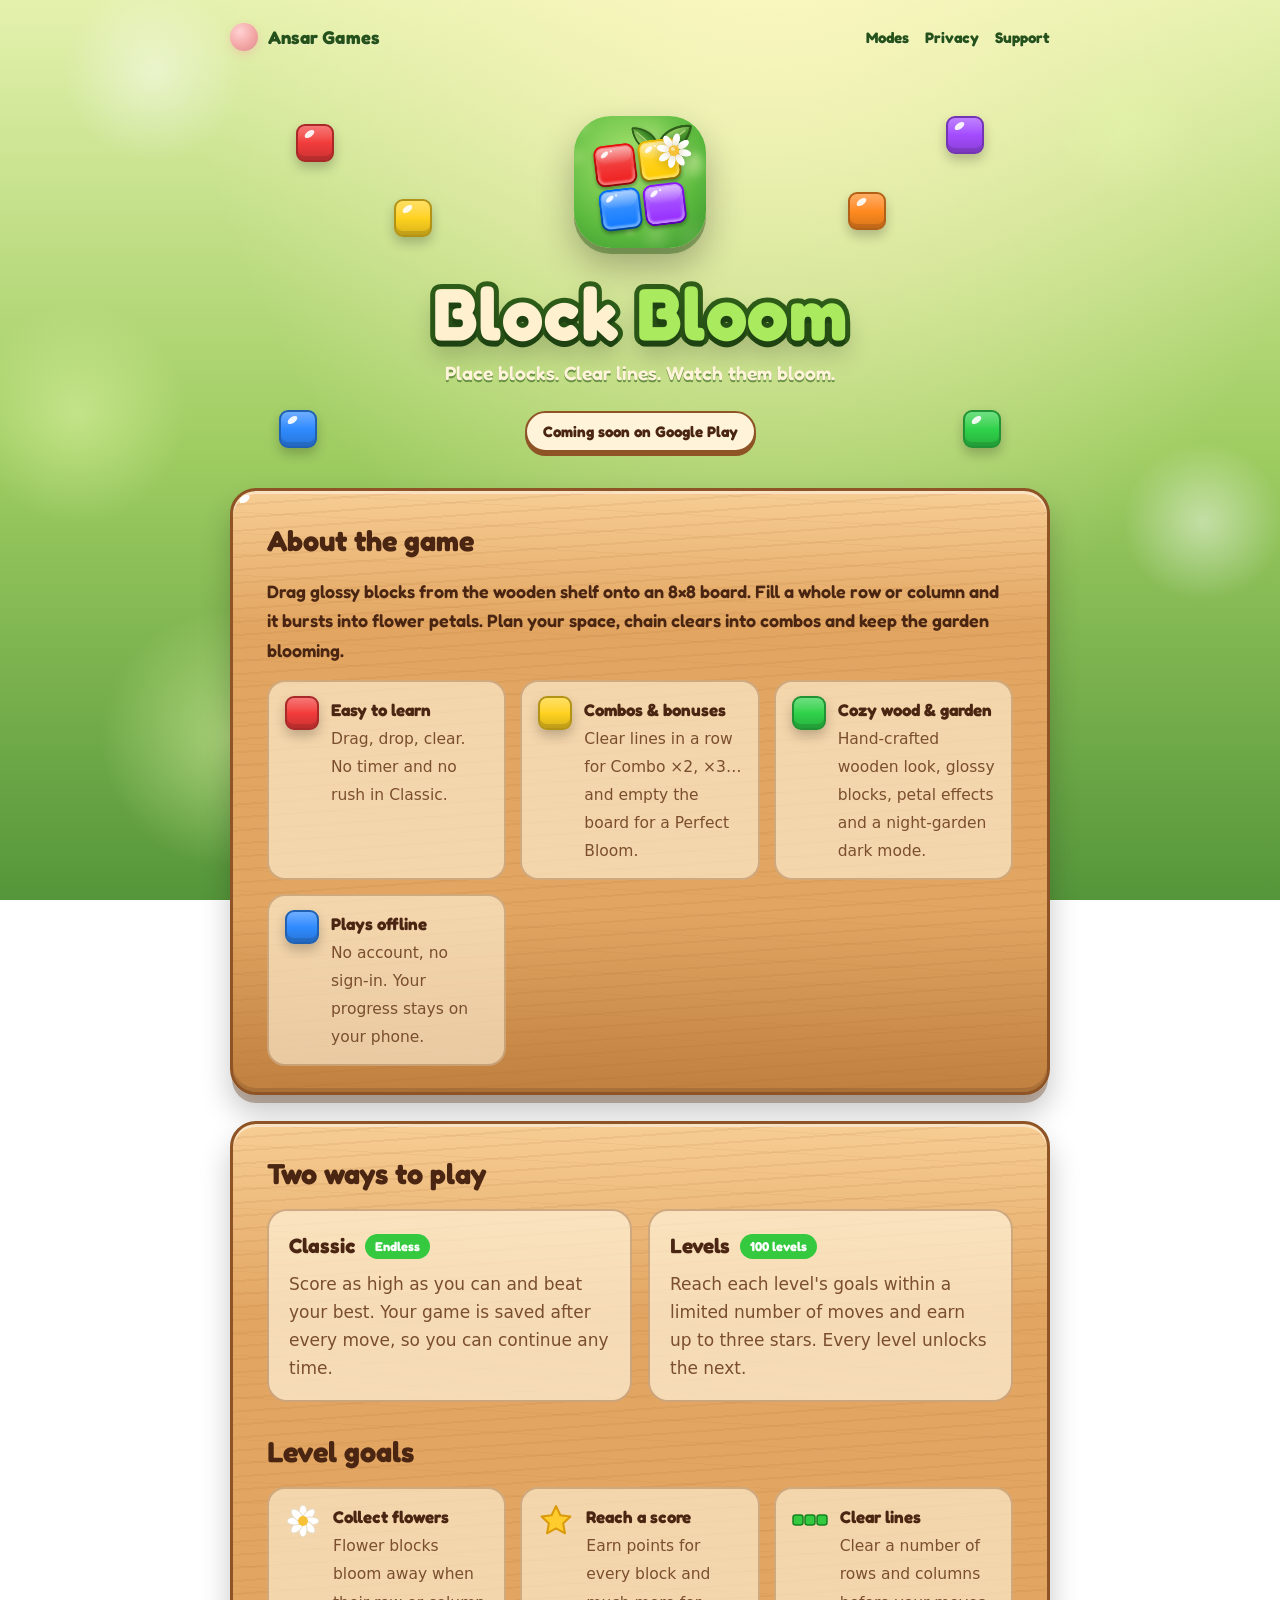
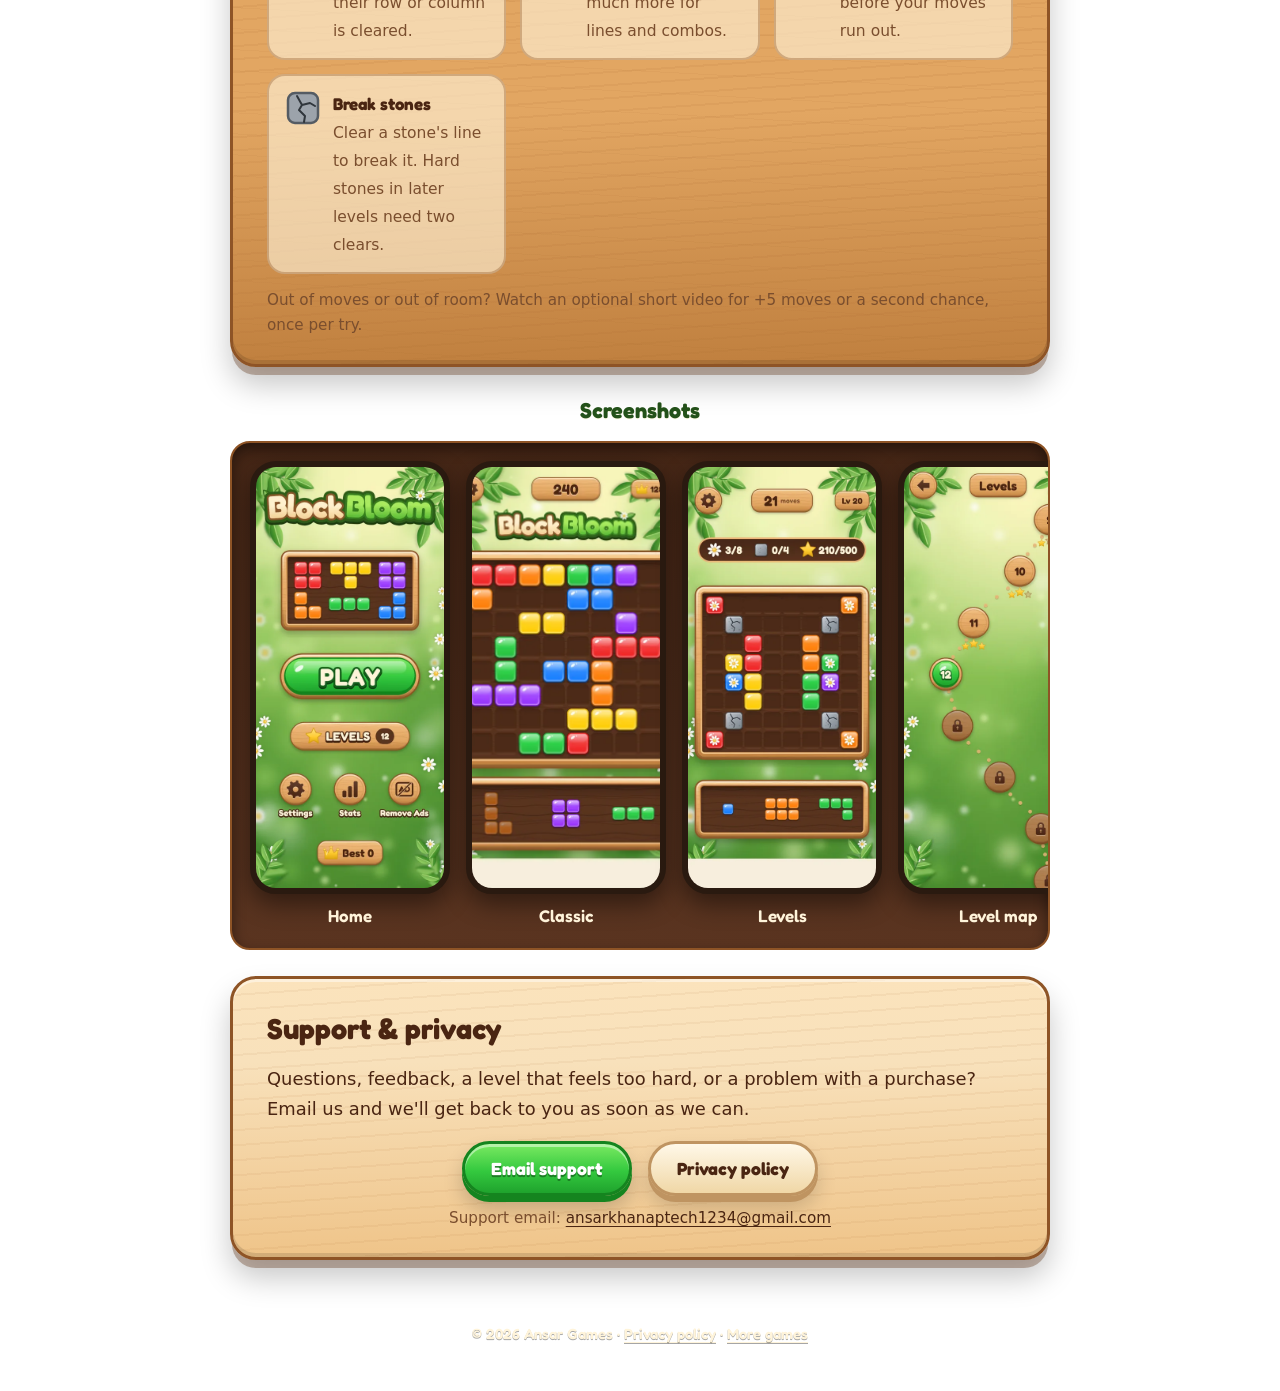
==== block-bloom/index.html @ 5319818c "Add Block Bloom page and privacy policy - block-bloom/: app page (modes, level goals, screenshots, s" ====
<!doctype html>
<html lang="en">
<head>
  <meta charset="utf-8">
  <meta name="viewport" content="width=device-width, initial-scale=1">
  <title>Block Bloom: Wood Block Puzzle — Ansar Games</title>
  <meta name="description" content="Block Bloom is a cozy wooden block puzzle: drag glossy blocks onto the board, clear rows and columns and watch them bloom. Endless Classic mode plus 100 levels with flowers, stones and stars. Coming soon on Google Play.">
  <meta name="theme-color" content="#9fcd62" media="(prefers-color-scheme: light)">
  <meta name="theme-color" content="#173528" media="(prefers-color-scheme: dark)">
  <link rel="icon" type="image/png" sizes="180x180" href="../assets/block-bloom-icon.png">
  <link rel="apple-touch-icon" href="../assets/block-bloom-icon.png">
  <meta property="og:title" content="Block Bloom: Wood Block Puzzle">
  <meta property="og:description" content="Place blocks. Clear lines. Watch them bloom.">
  <meta property="og:image" content="https://ansarkhan012.github.io/assets/block-bloom-icon-512.png">
  <link rel="stylesheet" href="../assets/style.css">
  <link rel="stylesheet" href="bloom.css">
</head>
<body class="bloom">
  <header class="site-header">
    <div class="wrap">
      <a class="brand" href="../"><span class="brand-dot" aria-hidden="true"></span>Ansar Games</a>
      <nav class="nav" aria-label="Main">
        <a href="#modes">Modes</a>
        <a href="privacy-policy.html">Privacy</a>
        <a href="mailto:ansarkhanaptech1234@gmail.com?subject=Block%20Bloom%20support">Support</a>
      </nav>
    </div>
  </header>

  <main class="wrap">
    <section class="bb-hero">
      <div class="blocks" aria-hidden="true">
        <span class="blk" style="--c:#f23b3b; left:8%; top:10%; animation-delay:-1s"></span>
        <span class="blk hide-sm" style="--c:#ffd21f; left:20%; top:30%; animation-delay:-2.5s"></span>
        <span class="blk" style="--c:#2f8bff; left:6%; top:86%; animation-delay:-4s"></span>
        <span class="blk" style="--c:#a44bff; right:8%; top:8%; animation-delay:-3s"></span>
        <span class="blk hide-sm" style="--c:#ff8a1f; right:20%; top:28%; animation-delay:-0.5s"></span>
        <span class="blk" style="--c:#2fd24a; right:6%; top:86%; animation-delay:-2s"></span>
      </div>
      <img class="icon" src="../assets/block-bloom-icon-512.png" width="132" height="132" alt="Block Bloom app icon: glossy colored blocks with a white flower">
      <h1 class="logo"><span class="b1">Block</span> <span class="b2">Bloom</span></h1>
      <p class="tagline">Place blocks. Clear lines. Watch them bloom.</p>
      <span class="soon">Coming soon on Google Play</span>
    </section>

    <section class="wood">
      <h2>About the game</h2>
      <p class="lead">Drag glossy blocks from the wooden shelf onto an 8×8 board. Fill a whole row or column and it bursts into flower petals. Plan your space, chain clears into combos and keep the garden blooming.</p>
      <div class="grid">
        <div class="tile"><span class="blk" style="--c:#f23b3b" aria-hidden="true"></span><div><strong>Easy to learn</strong><span>Drag, drop, clear. No timer and no rush in Classic.</span></div></div>
        <div class="tile"><span class="blk" style="--c:#ffd21f" aria-hidden="true"></span><div><strong>Combos &amp; bonuses</strong><span>Clear lines in a row for Combo ×2, ×3… and empty the board for a Perfect Bloom.</span></div></div>
        <div class="tile"><span class="blk" style="--c:#2fd24a" aria-hidden="true"></span><div><strong>Cozy wood &amp; garden</strong><span>Hand-crafted wooden look, glossy blocks, petal effects and a night-garden dark mode.</span></div></div>
        <div class="tile"><span class="blk" style="--c:#2f8bff" aria-hidden="true"></span><div><strong>Plays offline</strong><span>No account, no sign-in. Your progress stays on your phone.</span></div></div>
      </div>
    </section>

    <section class="wood" id="modes">
      <h2>Two ways to play</h2>
      <div class="modes">
        <div class="mode">
          <h3>Classic <span class="tag">Endless</span></h3>
          <p>Score as high as you can and beat your best. Your game is saved after every move, so you can continue any time.</p>
        </div>
        <div class="mode">
          <h3>Levels <span class="tag">100 levels</span></h3>
          <p>Reach each level's goals within a limited number of moves and earn up to three stars. Every level unlocks the next.</p>
        </div>
      </div>

      <h2 style="margin-top:26px">Level goals</h2>
      <div class="grid">
        <div class="tile">
          <svg viewBox="0 0 36 36" aria-hidden="true"><g transform="translate(18 18)"><g fill="#fff" stroke="#e6dcc6" stroke-width="1"><ellipse rx="4" ry="8" cy="-8"/><ellipse rx="4" ry="8" cy="-8" transform="rotate(45)"/><ellipse rx="4" ry="8" cy="-8" transform="rotate(90)"/><ellipse rx="4" ry="8" cy="-8" transform="rotate(135)"/><ellipse rx="4" ry="8" cy="-8" transform="rotate(180)"/><ellipse rx="4" ry="8" cy="-8" transform="rotate(225)"/><ellipse rx="4" ry="8" cy="-8" transform="rotate(270)"/><ellipse rx="4" ry="8" cy="-8" transform="rotate(315)"/></g><circle r="5" fill="#f6c136"/></g></svg>
          <div><strong>Collect flowers</strong><span>Flower blocks bloom away when their row or column is cleared.</span></div>
        </div>
        <div class="tile">
          <svg viewBox="0 0 36 36" aria-hidden="true"><path d="M18 3l4.4 9.2 10 1.3-7.3 6.9 1.9 9.9L18 25.4l-9 4.9 1.9-9.9-7.3-6.9 10-1.3z" fill="#ffcc2e" stroke="#d99a0b" stroke-width="2" stroke-linejoin="round"/></svg>
          <div><strong>Reach a score</strong><span>Earn points for every block and much more for lines and combos.</span></div>
        </div>
        <div class="tile">
          <svg viewBox="0 0 36 36" aria-hidden="true"><g stroke="#15841f" stroke-width="1.5"><rect x="1" y="12" width="10" height="10" rx="2.5" fill="#34c93f"/><rect x="13" y="12" width="10" height="10" rx="2.5" fill="#34c93f"/><rect x="25" y="12" width="10" height="10" rx="2.5" fill="#34c93f"/></g></svg>
          <div><strong>Clear lines</strong><span>Clear a number of rows and columns before your moves run out.</span></div>
        </div>
        <div class="tile">
          <svg viewBox="0 0 36 36" aria-hidden="true"><rect x="3" y="3" width="30" height="30" rx="7" fill="#9ca3ab" stroke="#545b63" stroke-width="2.5"/><path d="M12 6l5 9-3 5 6 6-1 6M17 15l8-2 5 3" fill="none" stroke="#30363c" stroke-width="2" stroke-linecap="round" stroke-linejoin="round"/></svg>
          <div><strong>Break stones</strong><span>Clear a stone's line to break it. Hard stones in later levels need two clears.</span></div>
        </div>
      </div>
      <p class="small" style="margin:14px 0 0">Out of moves or out of room? Watch an optional short video for +5 moves or a second chance, once per try.</p>
    </section>

    <section aria-labelledby="shots-title">
      <h2 id="shots-title" class="sky-title">Screenshots</h2>
      <div class="inset shelf">
        <ul>
          <li><img class="phone" src="screens/home.webp" width="200" height="433" loading="lazy" alt="Home screen with Play and Levels buttons">Home</li>
          <li><img class="phone" src="screens/classic.webp" width="200" height="433" loading="lazy" alt="Classic mode board with glossy blocks">Classic</li>
          <li><img class="phone" src="screens/levels.webp" width="200" height="433" loading="lazy" alt="A level with flower blocks, stones and goals">Levels</li>
          <li><img class="phone" src="screens/map.webp" width="200" height="433" loading="lazy" alt="Level map with stars">Level map</li>
          <li><img class="phone" src="screens/complete.webp" width="200" height="433" loading="lazy" alt="Level complete with three stars">Stars</li>
        </ul>
      </div>
    </section>

    <section class="wood pale">
      <h2>Support &amp; privacy</h2>
      <p class="lead" style="font-family:var(--font)">Questions, feedback, a level that feels too hard, or a problem with a purchase? Email us and we'll get back to you as soon as we can.</p>
      <div class="links-row">
        <a class="btn" href="mailto:ansarkhanaptech1234@gmail.com?subject=Block%20Bloom%20support">Email support</a>
        <a class="btn cream" href="privacy-policy.html">Privacy policy</a>
      </div>
      <p class="small center" style="margin:10px 0 0">Support email: <a href="mailto:ansarkhanaptech1234@gmail.com">ansarkhanaptech1234@gmail.com</a></p>
    </section>
  </main>

  <footer class="site-footer">
    <div class="wrap">
      © 2026 Ansar Games · <a href="privacy-policy.html">Privacy policy</a> · <a href="../">More games</a>
    </div>
  </footer>
</body>
</html>
---- assets/style.css ----
/* Ansar Games — calm pastel style shared by all pages (matches Zen Sort). */
:root {
  --bg-1: #f6f3ee;
  --bg-2: #ede6f6;
  --bg-3: #e2f1ee;
  --surface: #ffffff;
  --surface-soft: rgba(255, 255, 255, 0.72);
  --text: #4a5560;
  --text-soft: #6f7c87;
  --primary: #7fa7a0;
  --primary-strong: #5f8c84;
  --secondary: #c9b6e4;
  --accent: #f2c6b4;
  --border: rgba(122, 140, 152, 0.22);
  --shadow: 0 10px 30px rgba(95, 140, 132, 0.14);
  --radius: 22px;
  --font: ui-rounded, "Nunito", "Quicksand", "SF Pro Rounded", system-ui, -apple-system, "Segoe UI", Roboto, sans-serif;
}

@media (prefers-color-scheme: dark) {
  :root {
    --bg-1: #232a31;
    --bg-2: #283240;
    --bg-3: #313d4c;
    --surface: #2f3943;
    --surface-soft: rgba(47, 57, 67, 0.78);
    --text: #e9eef1;
    --text-soft: #b3bec7;
    --primary: #8fbdb5;
    --primary-strong: #a6d1c9;
    --secondary: #b7a4d6;
    --accent: #e7b7a3;
    --border: rgba(160, 180, 195, 0.22);
    --shadow: 0 10px 30px rgba(0, 0, 0, 0.28);
  }
}

* { box-sizing: border-box; }

html { -webkit-text-size-adjust: 100%; }

body {
  margin: 0;
  min-height: 100vh;
  font-family: var(--font);
  font-size: 17px;
  line-height: 1.65;
  color: var(--text);
  background: linear-gradient(180deg, var(--bg-1) 0%, var(--bg-2) 55%, var(--bg-3) 100%) fixed;
}

a { color: var(--primary-strong); text-underline-offset: 3px; }
a:hover { color: var(--text); }

.wrap { width: 100%; max-width: 860px; margin: 0 auto; padding: 0 20px; }

/* Header / footer */
.site-header { padding: 22px 0 8px; }
.site-header .wrap { display: flex; align-items: center; justify-content: space-between; gap: 12px; flex-wrap: wrap; }
.brand { display: inline-flex; align-items: center; gap: 10px; font-weight: 800; font-size: 1.15rem; color: var(--text); text-decoration: none; letter-spacing: 0.2px; }
.brand-dot { width: 28px; height: 28px; border-radius: 50%; background: radial-gradient(circle at 35% 30%, #ffd2d2 0%, #f4a6a6 55%, #d98888 100%); box-shadow: 0 3px 8px rgba(244, 166, 166, 0.45); }
.nav { display: flex; gap: 16px; font-weight: 700; font-size: 0.95rem; }
.nav a { color: var(--text-soft); text-decoration: none; }
.nav a:hover { color: var(--text); }

.site-footer { padding: 36px 0 44px; color: var(--text-soft); font-size: 0.92rem; text-align: center; }
.site-footer a { color: var(--text-soft); }

/* Hero */
.hero { text-align: center; padding: 48px 0 24px; }
.hero h1 { font-size: clamp(2rem, 6vw, 3rem); line-height: 1.15; margin: 0 0 10px; letter-spacing: -0.5px; }
.hero p { margin: 0 auto; max-width: 560px; color: var(--text-soft); font-size: 1.08rem; }

/* Cards */
.card {
  background: var(--surface-soft);
  border: 1px solid var(--border);
  border-radius: var(--radius);
  box-shadow: var(--shadow);
  padding: 24px;
  backdrop-filter: blur(6px);
  -webkit-backdrop-filter: blur(6px);
}
.games { display: grid; gap: 20px; grid-template-columns: repeat(auto-fit, minmax(260px, 1fr)); padding: 12px 0 8px; }

.game-card { display: flex; gap: 18px; align-items: center; text-decoration: none; color: inherit; transition: transform 0.18s ease, box-shadow 0.18s ease; }
.game-card:hover { transform: translateY(-3px); box-shadow: 0 16px 36px rgba(95, 140, 132, 0.2); }
.game-card img { width: 88px; height: 88px; border-radius: 22%; flex: none; box-shadow: 0 6px 16px rgba(0, 0, 0, 0.12); }
.game-card h2 { margin: 0 0 4px; font-size: 1.3rem; }
.game-card p { margin: 0 0 10px; color: var(--text-soft); font-size: 0.98rem; line-height: 1.5; }

.pill {
  display: inline-flex; align-items: center; gap: 6px;
  padding: 4px 12px; border-radius: 999px;
  font-size: 0.85rem; font-weight: 800;
  background: color-mix(in srgb, var(--secondary) 28%, transparent);
  border: 1px solid color-mix(in srgb, var(--secondary) 55%, transparent);
  color: var(--text);
}

/* App page */
.app-hero { display: flex; flex-direction: column; align-items: center; text-align: center; padding: 40px 0 16px; }
.app-hero img { width: 140px; height: 140px; border-radius: 22%; box-shadow: 0 14px 34px rgba(0, 0, 0, 0.16); }
.app-hero h1 { margin: 20px 0 6px; font-size: clamp(1.9rem, 6vw, 2.6rem); line-height: 1.2; }
.app-hero .tagline { margin: 0 0 14px; color: var(--text-soft); font-size: 1.1rem; }

.features { list-style: none; padding: 0; margin: 0; display: grid; gap: 12px; grid-template-columns: repeat(auto-fit, minmax(220px, 1fr)); }
.features li { padding: 14px 16px; border-radius: 16px; background: var(--surface-soft); border: 1px solid var(--border); }
.features strong { display: block; }

.links { display: flex; flex-wrap: wrap; gap: 12px; justify-content: center; margin: 22px 0 6px; }
.button {
  display: inline-flex; align-items: center; justify-content: center; gap: 8px;
  min-height: 48px; padding: 10px 22px; border-radius: 999px;
  font-weight: 800; text-decoration: none;
  background: var(--primary); color: #fff;
  box-shadow: 0 8px 20px rgba(95, 140, 132, 0.28);
}
.button:hover { color: #fff; filter: brightness(1.05); }
.button.secondary { background: var(--surface); color: var(--text); border: 1px solid var(--border); box-shadow: none; }
.button.secondary:hover { color: var(--text); }

section { margin: 26px 0; }
section > h2 { font-size: 1.35rem; margin: 0 0 12px; }

/* Long-form text (privacy policy) */
.doc { padding: 28px clamp(18px, 4vw, 40px); margin: 18px 0 8px; }
.doc h1 { font-size: clamp(1.7rem, 5vw, 2.3rem); line-height: 1.2; margin: 0 0 6px; }
.doc .meta { color: var(--text-soft); margin: 0 0 18px; font-size: 0.95rem; }
.doc h2 { font-size: 1.25rem; margin: 30px 0 8px; padding-top: 6px; }
.doc h3 { font-size: 1.05rem; margin: 18px 0 6px; }
.doc ul { padding-left: 1.2em; }
.doc li { margin: 4px 0; }
.doc .summary { background: color-mix(in srgb, var(--primary) 12%, transparent); border: 1px solid color-mix(in srgb, var(--primary) 35%, transparent); border-radius: 16px; padding: 14px 18px; }
.doc .summary ul { margin: 6px 0 0; }
.toc { columns: 2 240px; margin: 8px 0 0; padding-left: 1.2em; }

.table-wrap { overflow-x: auto; -webkit-overflow-scrolling: touch; }
table { width: 100%; border-collapse: collapse; font-size: 0.95rem; min-width: 520px; }
th, td { text-align: left; vertical-align: top; padding: 10px 12px; border-bottom: 1px solid var(--border); }
th { font-weight: 800; }

@media (max-width: 520px) {
  body { font-size: 16px; }
  .game-card { flex-direction: column; text-align: center; }
  .nav { gap: 12px; }
}
---- block-bloom/bloom.css ----
/* Block Bloom pages: sunny garden + light wood + glossy blocks, matching the game.
   Loaded after ../assets/style.css (shared site layout).
   Fredoka (SIL OFL 1.1, assets/fonts/Fredoka-OFL.txt) is self-hosted, so the
   pages still load nothing from third parties. */
@font-face {
  font-family: "Fredoka";
  src: url("../assets/fonts/Fredoka-SemiBold.woff2") format("woff2");
  font-weight: 500 600;
  font-display: swap;
}
@font-face {
  font-family: "Fredoka";
  src: url("../assets/fonts/Fredoka-Bold.woff2") format("woff2");
  font-weight: 700;
  font-display: swap;
}
:root {
  --bb-sky-1: #e4f1ad;
  --bb-sky-2: #9fcd62;
  --bb-sky-3: #55963a;
  --bb-wood-hi: #f7cd94;
  --bb-wood: #e2a662;
  --bb-wood-dark: #c0803f;
  --bb-wood-edge: #8e5426;
  --bb-inset: #5a3420;
  --bb-inset-dark: #452616;
  --bb-cream: #fff4da;
  --bb-panel: #f8e1bb;
  --bb-text: #4a2512;
  --bb-text-soft: #7a4e2e;
  --bb-green-hi: #7bea62;
  --bb-green: #34c93f;
  --bb-green-lo: #1fa32d;
  --bb-green-rim: #15841f;
  --bb-gold: #ffcc2e;
  --font-display: "Fredoka", ui-rounded, "Nunito", system-ui, sans-serif;
  --bb-bokeh-1: rgba(255, 255, 255, 0.45);
  --bb-bokeh-2: rgba(226, 246, 168, 0.5);
  --bb-sun: rgba(255, 247, 194, 0.9);
  /* Text placed directly on the garden: dark green by day, cream at night. */
  --bb-on-sky: #24521a;
  --bb-on-sky-shadow: rgba(255, 248, 220, 0.75);
}

@media (prefers-color-scheme: dark) {
  :root {
    --bb-sky-1: #29473a;
    --bb-sky-2: #173528;
    --bb-sky-3: #0c2017;
    --bb-wood-hi: #d9ae76;
    --bb-wood: #bc8648;
    --bb-wood-dark: #99642f;
    --bb-wood-edge: #5e3417;
    --bb-inset: #3f2414;
    --bb-inset-dark: #2f1a0e;
    --bb-panel: #e6c895;
    --bb-cream: #fff0d0;
    --bb-bokeh-1: rgba(201, 227, 210, 0.12);
    --bb-bokeh-2: rgba(110, 156, 106, 0.16);
    --bb-sun: rgba(184, 214, 232, 0.28);
    --bb-on-sky: #fff0d0;
    --bb-on-sky-shadow: rgba(0, 0, 0, 0.45);
  }
}

body.bloom {
  color: var(--bb-text);
  font-family: var(--font-display);
  /* Soft blurred bokeh: radial fades instead of hard discs. */
  background:
    radial-gradient(circle at 12% 8%, var(--bb-bokeh-1), transparent 90px),
    radial-gradient(circle at 88% 14%, var(--bb-bokeh-2), transparent 70px),
    radial-gradient(circle at 6% 46%, var(--bb-bokeh-2), transparent 110px),
    radial-gradient(circle at 94% 58%, var(--bb-bokeh-1), transparent 80px),
    radial-gradient(circle at 18% 82%, var(--bb-bokeh-2), transparent 130px),
    radial-gradient(ellipse at 60% -10%, var(--bb-sun), transparent 55%),
    linear-gradient(180deg, var(--bb-sky-1) 0%, var(--bb-sky-2) 50%, var(--bb-sky-3) 100%) fixed;
  background-attachment: fixed;
}

body.bloom a { color: var(--bb-text); }
body.bloom .site-header .brand,
body.bloom .nav a { color: var(--bb-on-sky); text-shadow: 0 1px 0 var(--bb-on-sky-shadow); }
body.bloom .nav a:hover { color: var(--bb-on-sky); text-decoration: underline; }
.sky-title {
  text-align: center;
  font-family: var(--font-display);
  color: var(--bb-on-sky);
  text-shadow: 0 1px 0 var(--bb-on-sky-shadow);
}
body.bloom .site-footer,
body.bloom .site-footer a { color: var(--bb-cream); text-shadow: 0 1px 0 rgba(0, 0, 0, 0.35); }

/* ------------------------------------------------------------ wood panels */
.wood {
  position: relative;
  border-radius: 26px;
  padding: 26px clamp(18px, 4vw, 34px);
  color: var(--bb-text);
  background:
    repeating-linear-gradient(176deg, rgba(168, 103, 47, 0.10) 0 2px, transparent 2px 13px),
    repeating-linear-gradient(183deg, rgba(168, 103, 47, 0.07) 0 1px, transparent 1px 21px),
    linear-gradient(180deg, var(--bb-wood-hi) 0%, var(--bb-wood) 22%, var(--bb-wood) 70%, var(--bb-wood-dark) 100%);
  border: 3px solid var(--bb-wood-edge);
  box-shadow:
    inset 0 3px 0 rgba(255, 255, 255, 0.45),
    inset 0 -4px 0 rgba(0, 0, 0, 0.12),
    0 10px 0 -2px rgba(94, 52, 23, 0.35),
    0 18px 30px rgba(0, 0, 0, 0.22);
}
.wood.pale {
  background:
    repeating-linear-gradient(176deg, rgba(168, 103, 47, 0.07) 0 2px, transparent 2px 15px),
    linear-gradient(180deg, #fbe3bc 0%, var(--bb-panel) 30%, #efc489 100%);
}
.wood > h2:first-child { margin-top: 0; }
.wood h2 {
  font-family: var(--font-display);
  font-weight: 700;
  font-size: clamp(1.4rem, 4vw, 1.8rem);
  margin: 0 0 12px;
}

.inset {
  border-radius: 20px;
  background: linear-gradient(180deg, var(--bb-inset-dark), var(--bb-inset));
  box-shadow: inset 0 6px 14px rgba(0, 0, 0, 0.45);
  border: 2px solid var(--bb-wood-edge);
}

/* ------------------------------------------------------------ hero */
.bb-hero { position: relative; text-align: center; padding: 30px 0 10px; }
.bb-hero .icon {
  width: 132px; height: 132px; border-radius: 28%;
  box-shadow: 0 6px 0 rgba(46, 94, 26, 0.45), 0 18px 36px rgba(0, 0, 0, 0.28);
}
.logo {
  margin: 18px 0 4px;
  font-family: var(--font-display);
  font-weight: 700;
  font-size: clamp(2.6rem, 11vw, 4.6rem);
  line-height: 1.05;
  letter-spacing: 0.5px;
  paint-order: stroke fill;
  -webkit-text-stroke: 10px #2e5e1a;
  text-shadow: 0 6px 0 #1f4212, 0 14px 24px rgba(0, 0, 0, 0.25);
}
.logo .b1 { color: #fff1cf; }
.logo .b2 { color: #a9ea5e; }
.tagline {
  margin: 6px auto 18px;
  max-width: 520px;
  font-size: 1.2rem;
  font-weight: 600;
  color: var(--bb-cream);
  text-shadow: 0 2px 0 rgba(46, 94, 26, 0.6);
}

/* Floating glossy blocks around the hero. */
.blocks { position: absolute; inset: 0; pointer-events: none; overflow: visible; }
.blk {
  position: absolute;
  width: 38px; height: 38px; border-radius: 9px;
  background: linear-gradient(180deg, color-mix(in srgb, var(--c) 70%, #fff) 0%, var(--c) 50%, color-mix(in srgb, var(--c) 85%, #000) 100%);
  border: 2px solid color-mix(in srgb, var(--c) 70%, #000);
  box-shadow: inset 0 -4px 0 rgba(0, 0, 0, 0.12), 0 6px 12px rgba(0, 0, 0, 0.22);
  animation: bob 5s ease-in-out infinite;
}
.blk::after {
  content: ""; position: absolute; left: 6px; top: 5px; width: 11px; height: 6px;
  border-radius: 50%; background: rgba(255, 255, 255, 0.9); transform: rotate(-35deg);
}
@keyframes bob { 50% { transform: translateY(-10px) rotate(4deg); } }
@media (prefers-reduced-motion: reduce) { .blk { animation: none; } }
@media (max-width: 620px) { .blocks .hide-sm { display: none; } }

/* ------------------------------------------------------------ buttons */
.btn {
  display: inline-flex; align-items: center; justify-content: center; gap: 10px;
  min-height: 52px; padding: 10px 26px; border-radius: 999px;
  font-family: var(--font-display); font-weight: 700; font-size: 1.1rem;
  text-decoration: none; color: #fff !important;
  background: linear-gradient(180deg, var(--bb-green-hi), var(--bb-green) 55%, var(--bb-green-lo));
  border: 3px solid var(--bb-green-rim);
  box-shadow: inset 0 3px 0 rgba(255, 255, 255, 0.45), 0 6px 0 var(--bb-green-rim), 0 12px 20px rgba(0, 0, 0, 0.2);
  text-shadow: 0 2px 0 rgba(20, 95, 27, 0.7);
  transition: transform 0.12s ease;
}
.btn:hover { transform: translateY(-2px); }
.btn:active { transform: translateY(2px); }
.btn.cream {
  color: var(--bb-text) !important; text-shadow: none;
  background: linear-gradient(180deg, #fff8e8, #f0d7a6);
  border-color: #bf9461;
  box-shadow: 0 6px 0 #bf9461, 0 12px 20px rgba(0, 0, 0, 0.16);
}
.soon {
  display: inline-block; margin-top: 4px; padding: 6px 16px; border-radius: 999px;
  font-weight: 700; font-size: 0.95rem; color: var(--bb-text);
  background: var(--bb-cream); border: 2px solid var(--bb-wood-edge);
  box-shadow: 0 4px 0 var(--bb-wood-edge);
}

/* ------------------------------------------------------------ content */
.lead { font-size: 1.12rem; margin: 0 0 14px; }
.grid { display: grid; gap: 14px; grid-template-columns: repeat(auto-fit, minmax(220px, 1fr)); }
.tile {
  display: flex; gap: 12px; align-items: flex-start;
  padding: 14px 16px; border-radius: 18px;
  background: rgba(255, 244, 218, 0.62);
  border: 2px solid rgba(142, 84, 38, 0.35);
}
.tile strong { display: block; font-size: 1.06rem; }
.tile span { font-family: var(--font); font-size: 0.97rem; color: var(--bb-text-soft); line-height: 1.5; }
.tile .blk { position: static; flex: none; width: 34px; height: 34px; animation: none; }
.tile svg { flex: none; width: 36px; height: 36px; }

.modes { display: grid; gap: 16px; grid-template-columns: repeat(auto-fit, minmax(250px, 1fr)); }
.mode {
  padding: 18px 20px; border-radius: 20px;
  background: rgba(255, 244, 218, 0.7);
  border: 2px solid rgba(142, 84, 38, 0.4);
}
.mode h3 { margin: 0 0 6px; font-size: 1.3rem; display: flex; align-items: center; gap: 10px; }
.mode p { margin: 0; font-family: var(--font); color: var(--bb-text-soft); }
.tag { font-size: 0.8rem; padding: 2px 10px; border-radius: 999px; background: var(--bb-green); color: #fff; }

/* Screenshot shelf */
.shelf { padding: 18px 0 18px 18px; overflow-x: auto; scroll-snap-type: x mandatory; -webkit-overflow-scrolling: touch; }
.shelf ul { list-style: none; margin: 0; padding: 0 18px 0 0; display: flex; gap: 16px; }
.shelf li { flex: none; scroll-snap-align: center; text-align: center; color: var(--bb-cream); font-weight: 600; }
.phone {
  display: block; width: 200px; aspect-ratio: 9 / 19.5; object-fit: cover; object-position: top;
  border-radius: 26px; border: 6px solid #2a1a10;
  box-shadow: 0 10px 24px rgba(0, 0, 0, 0.45);
  background: #2a1a10; margin-bottom: 8px;
}

.center { text-align: center; }
.links-row { display: flex; flex-wrap: wrap; gap: 16px; justify-content: center; margin: 18px 0 8px; }
.small { font-family: var(--font); font-size: 0.95rem; color: var(--bb-text-soft); }

/* ------------------------------------------------------------ privacy doc */
.policy { font-family: var(--font); font-size: 1rem; line-height: 1.7; }
.policy h1, .policy h2, .policy h3 { font-family: var(--font-display); color: var(--bb-text); }
.policy h1 { font-size: clamp(1.8rem, 6vw, 2.5rem); margin: 0 0 4px; }
.policy h2 { font-size: 1.3rem; margin: 30px 0 8px; padding-top: 4px; scroll-margin-top: 16px; }
.policy .meta { color: var(--bb-text-soft); margin: 0 0 18px; }
.policy a { color: #1f6f2a; font-weight: 600; }
.policy ul { padding-left: 1.2em; }
.policy li { margin: 4px 0; }
.policy .summary {
  background: rgba(52, 201, 63, 0.12); border: 2px solid rgba(21, 132, 31, 0.35);
  border-radius: 18px; padding: 14px 18px;
}
.policy .summary h2 { margin-top: 0; }
.policy .summary ul { margin: 6px 0 0; }
.policy .toc { columns: 2 230px; margin: 8px 0 0; padding-left: 1.3em; }
.policy table { min-width: 560px; }
.policy th, .policy td { border-bottom: 1px solid rgba(142, 84, 38, 0.3); }
.policy .table-wrap { background: rgba(255, 244, 218, 0.55); border-radius: 14px; }

@media (max-width: 520px) {
  .wood { border-radius: 20px; }
  .phone { width: 168px; }
  .logo { -webkit-text-stroke-width: 7px; }
}
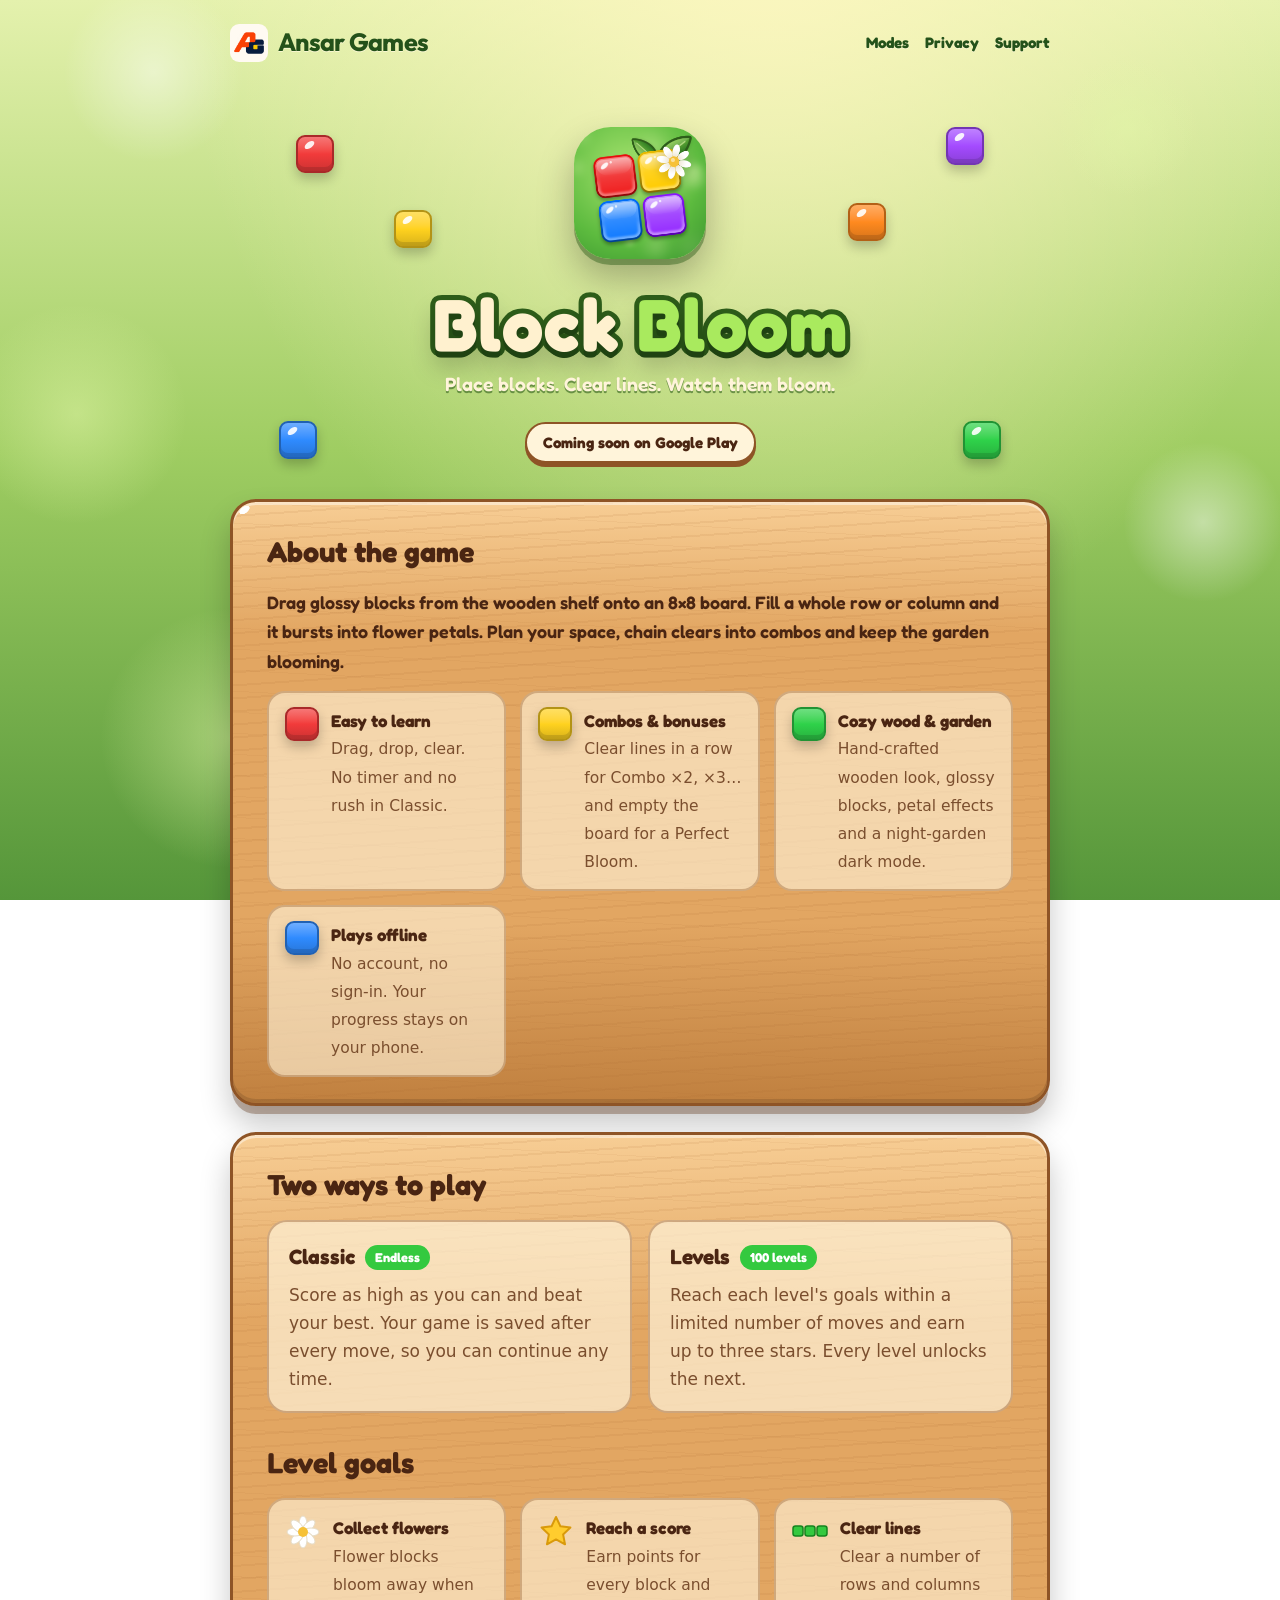
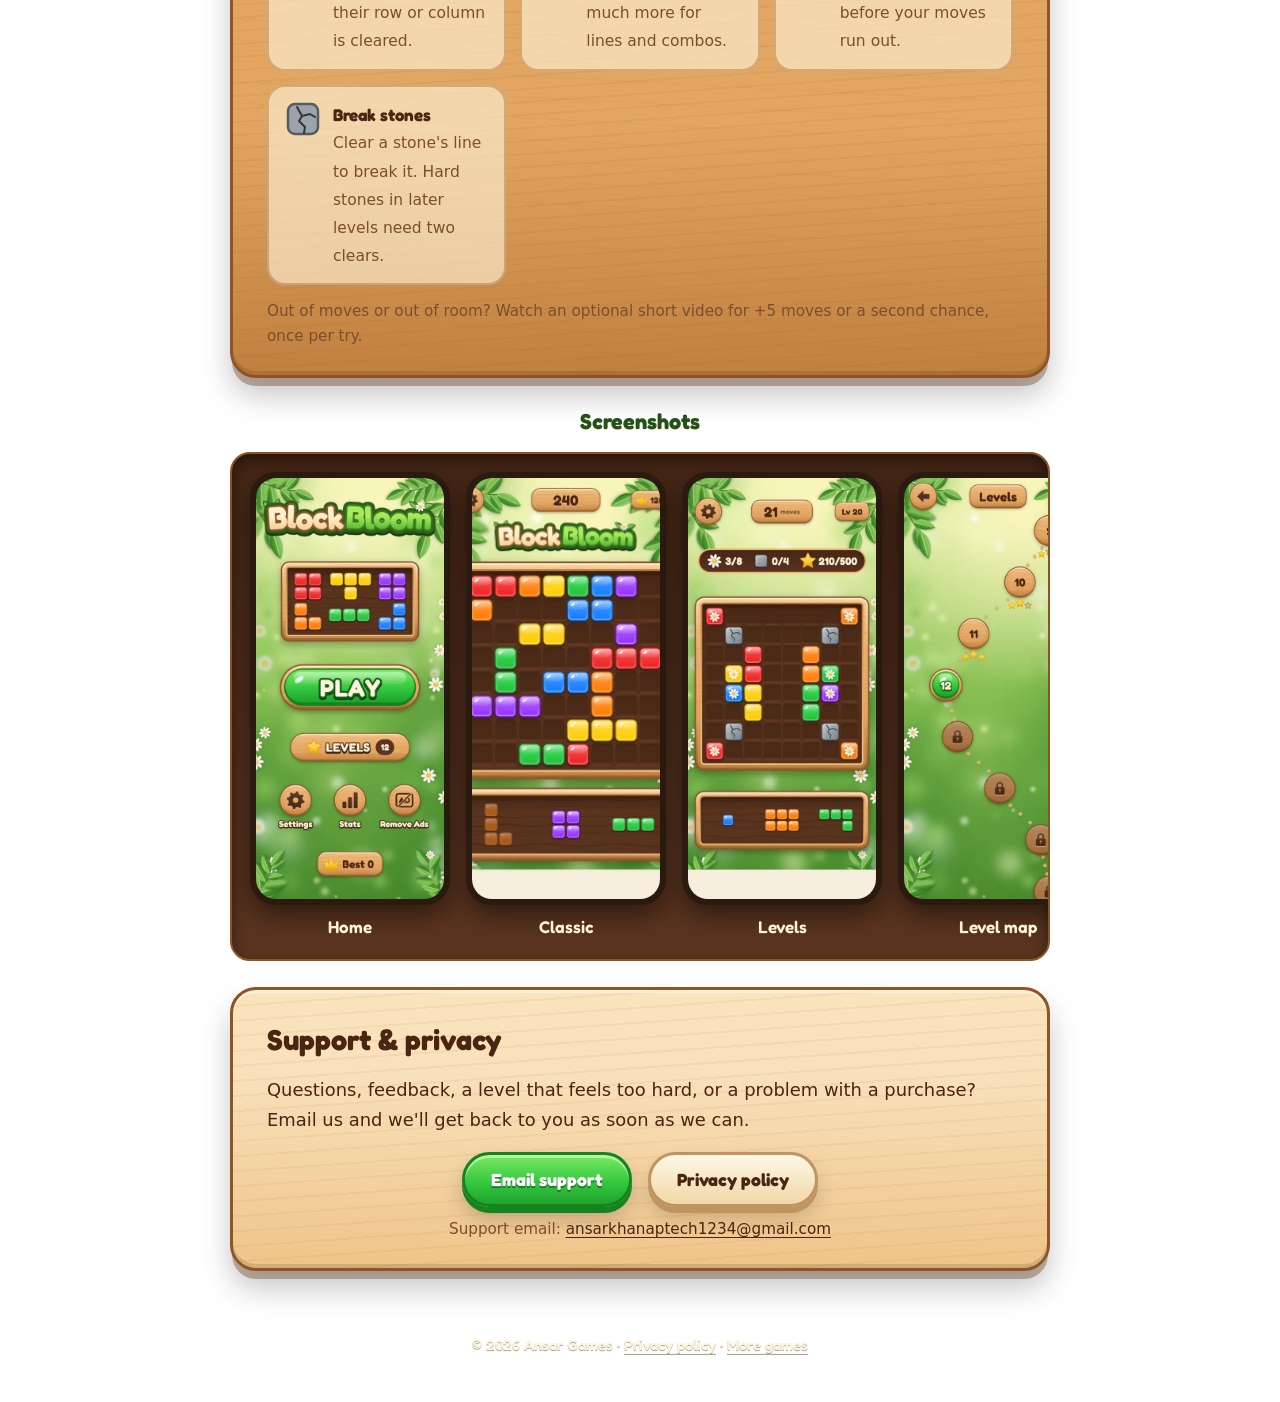
==== commit 9fa9a631: "Redesign Ansar Games website and add studio branding" ====
--- a/block-bloom/index.html
+++ b/block-bloom/index.html
@@ -18,7 +18,7 @@
 <body class="bloom">
   <header class="site-header">
     <div class="wrap">
-      <a class="brand" href="../"><span class="brand-dot" aria-hidden="true"></span>Ansar Games</a>
+      <a class="brand" href="../"><img class="studio-brand-mark" src="../assets/ansar-games-icon-512.png" width="38" height="38" alt="">Ansar Games</a>
       <nav class="nav" aria-label="Main">
         <a href="#modes">Modes</a>
         <a href="privacy-policy.html">Privacy</a>
--- a/assets/style.css
+++ b/assets/style.css
@@ -145,3 +145,24 @@
   .game-card { flex-direction: column; text-align: center; }
   .nav { gap: 12px; }
 }
+
+/* Studio identity shared by the game and policy pages. */
+.brand .studio-brand-mark { width: 38px; height: 38px; object-fit: contain; border-radius: 9px; flex: none; }
+:focus-visible { outline: 3px solid #3186bd; outline-offset: 5px; }
+img { max-width: 100%; }
+.site-footer a, .doc a, .policy a { overflow-wrap: anywhere; }
+@media (max-width: 620px) {
+ .site-header .wrap { gap: 18px; }
+ .site-header .nav { width: 100%; flex-wrap: wrap; gap: 12px 24px; }
+ .site-header .nav a { min-height: 44px; display: inline-flex; align-items: center; }
+ .features, .grid, .modes { grid-template-columns: 1fr; }
+ .card, .wood { min-width: 0; }
+ .doc, .policy { overflow-wrap: break-word; }
+}
+
+@font-face { font-family: Outfit; src: url('fonts/Outfit-Variable.woff2') format('woff2'); font-weight: 100 900; font-display: swap; }
+.site-header .brand { font-family: Outfit, system-ui, sans-serif; font-size: 25px; font-weight: 750; letter-spacing: -.7px; }
+@media (max-width: 620px) {
+ body .features, body .grid, body .modes { grid-template-columns: minmax(0, 1fr); }
+ .site-header .brand { font-size: 24px; }
+}
